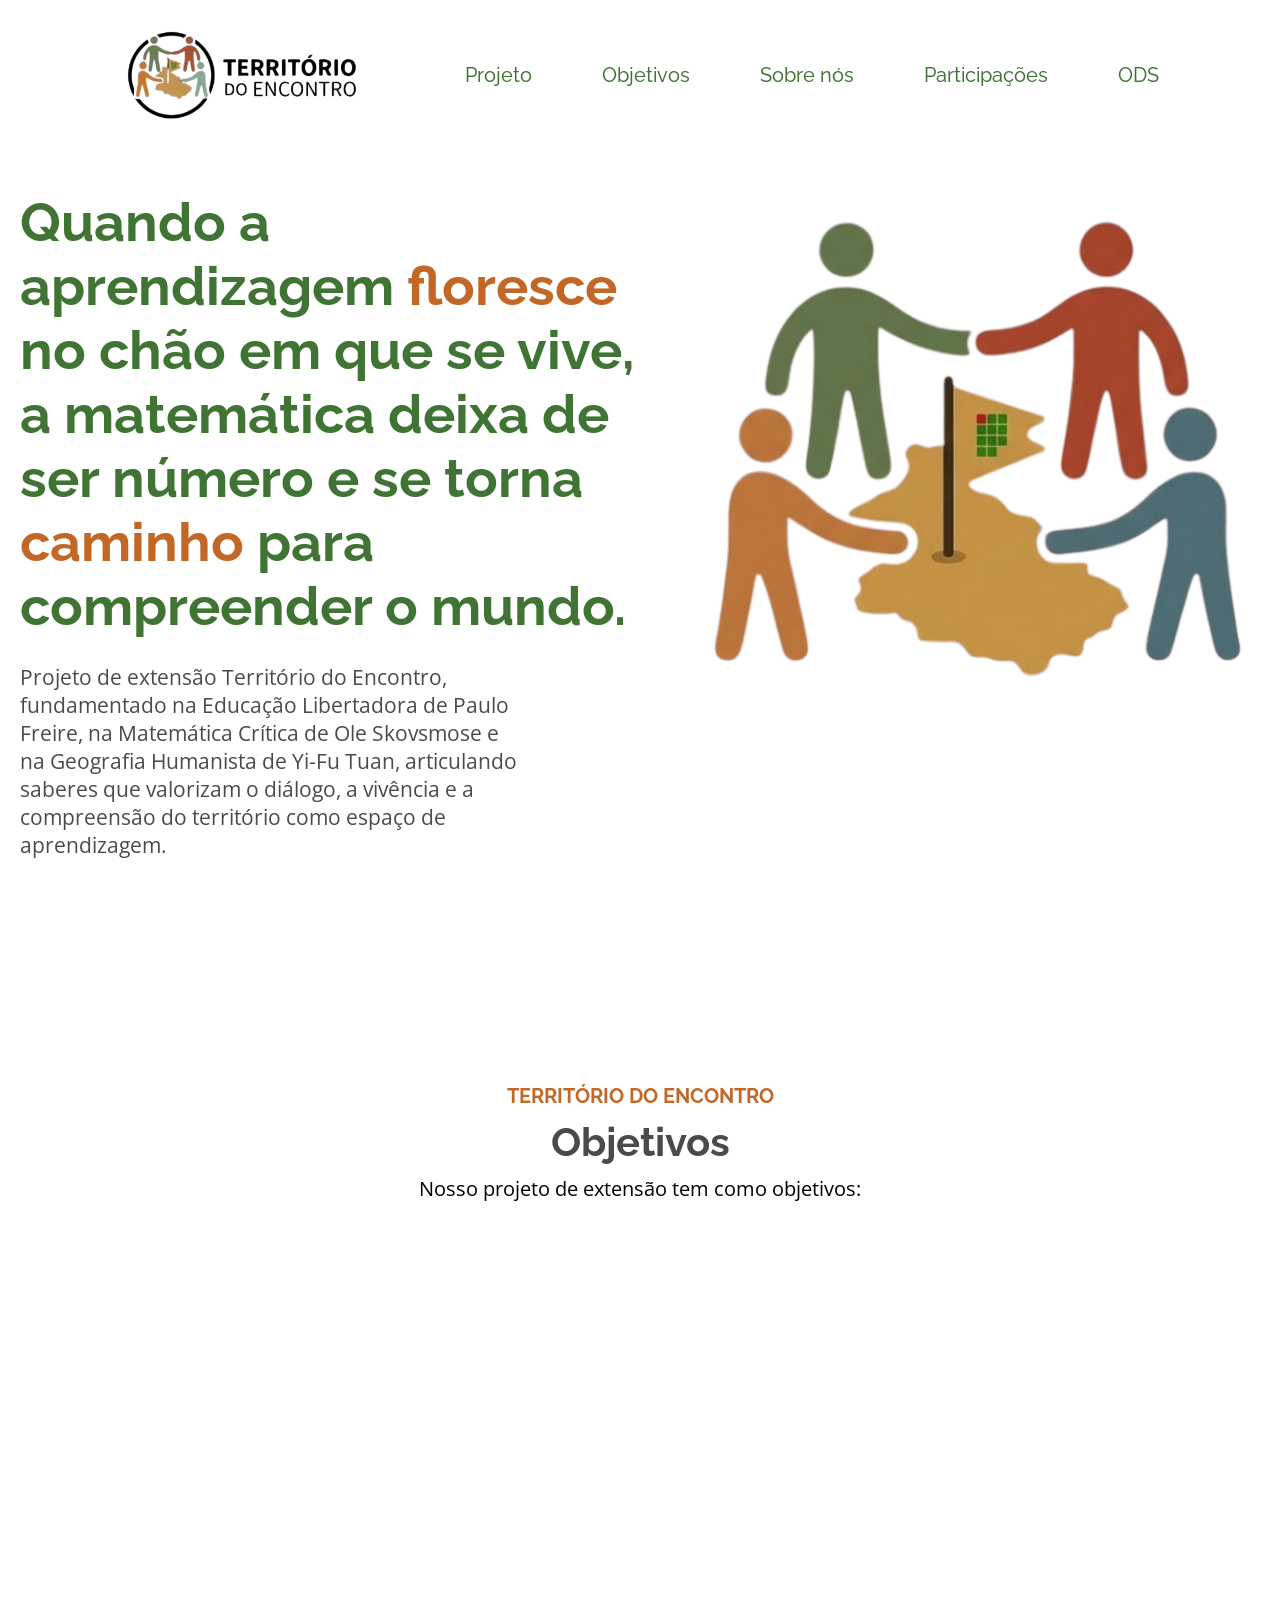
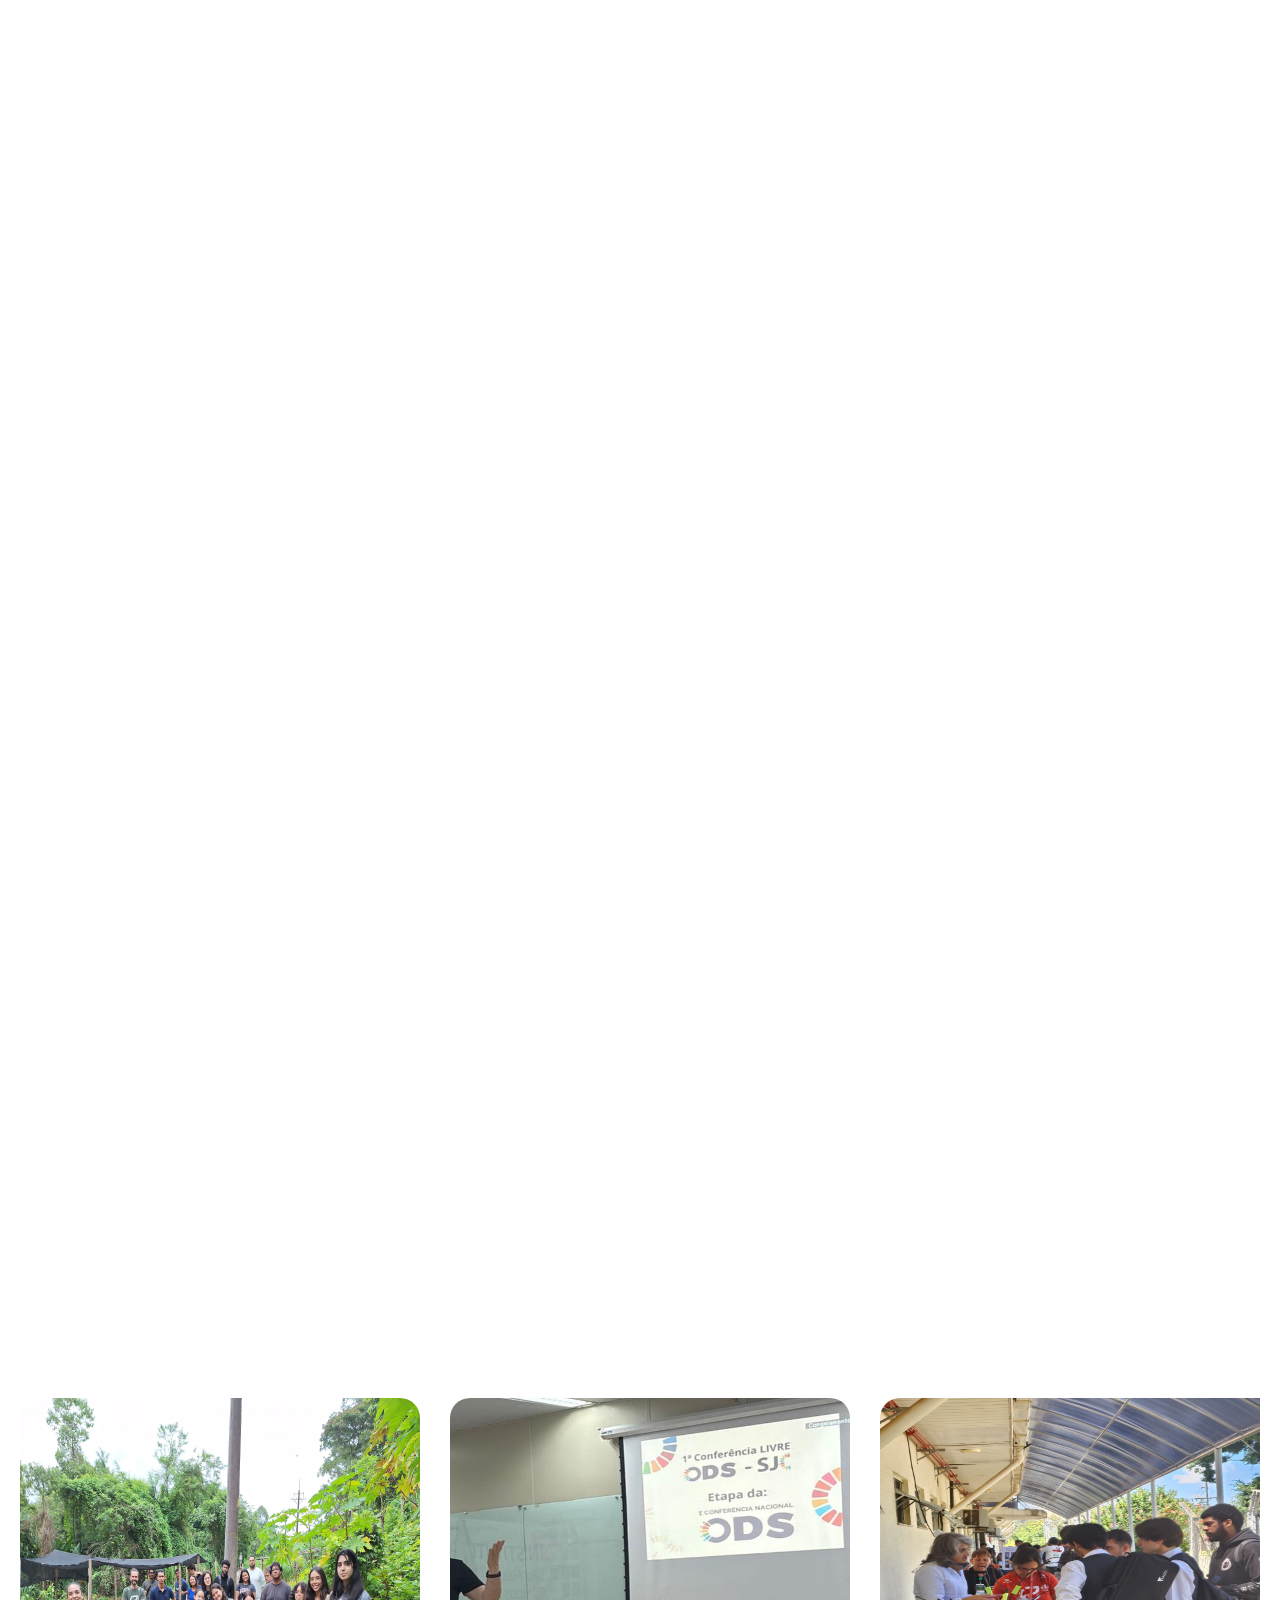
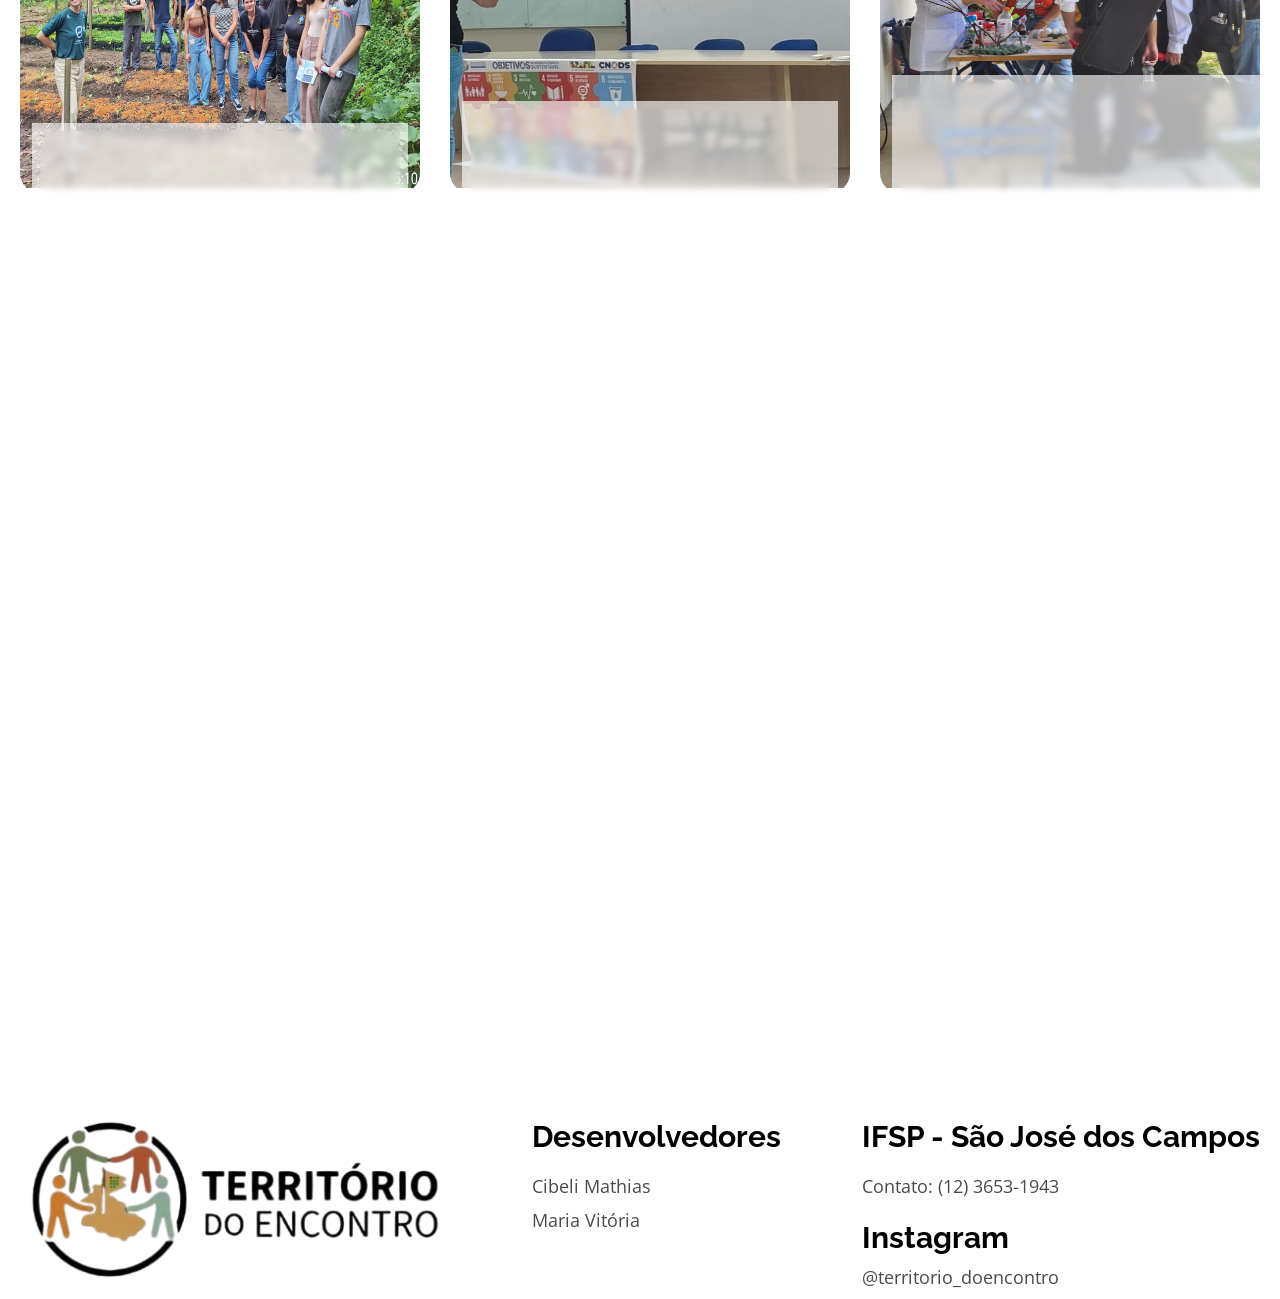
==== index.html @ 6280ac2e "Add files via upload" ====
<!DOCTYPE html>
<html lang="pt-br">

<head>
    <meta charset="UTF-8">
    <meta http-equiv="X-UA-Compatible" content="IE=edge">
    <meta name="viewport" content="width=device-width, initial-scale=1.0">
    <link rel="stylesheet" href="assets/css/style.css">
    <link href='https://unpkg.com/boxicons@2.0.9/css/boxicons.min.css' rel='stylesheet'>
    <link rel="stylesheet" href="https://unpkg.com/swiper/swiper-bundle.min.css" />
    <link rel="stylesheet" href="https://unpkg.com/aos@next/dist/aos.css" />
    <link rel="icon" href="./assets/img/img1.png" type="image/png">
    <title>Território do Encontro - Extensão IFSP SJC</title>
</head>

<body>
    <header>
        <nav class="navbar">
            
            <div class="container nav-wrapper">
                <img src="./assets/img/logo1.png" alt="Logo Green Wave" id="logo"/>
                <div class="menu-wrapper">
                     <ul class="menu">
                        <li class="menu-item"><a href="#home" class="menu-link">Projeto</a></li>
                        <li class="menu-item"><a href="#objetivo" class="menu-link">Objetivos</a></li>
                        <li class="menu-item"><a href="#coefficient" class="menu-link">Sobre nós</a></li>
                        <li class="menu-item"><a href="#infrastructure" class="menu-link">Participações</a></li>
                        <li class="menu-item"><a href="#impact" class="menu-link">ODS</a></li>
                    </ul>
                </div>
                <div class="menu-toggle bx bxs-grid-alt">
                </div>
            </div>
        </nav>
   <!-- Home Section -->
   <section class="home" id="home">
    <div class="container home-wrapper">
        <div class="content-left" data-aos="fade-right">
            <h1 class="heading">Quando a aprendizagem <span>floresce</span> no chão em que se vive, a matemática deixa de ser número e se torna <span>caminho</span> para compreender o mundo.</h1>
            <p class="subheading">Projeto de extensão Território do Encontro, fundamentado na Educação Libertadora de Paulo Freire, na Matemática Crítica de Ole Skovsmose e na Geografia Humanista de Yi-Fu Tuan, articulando saberes que valorizam o diálogo, a vivência e a compreensão do território como espaço de aprendizagem.</p>
            <div class="box-wrapper">
                <div class="box"></div>
                <div class="box"></div>
            </div>
        </div>
        <div class="content-right" data-aos="fade-left">
            <div class="img-wrapper">
                <img src="assets/img/img1.png" alt="">
            </div>
        </div>
    </div>
</section>
</header>


    <!-- Service Start -->
     
    <section class="objetivo" id="objetivo">
        <div class="container service-wrapper">
            <div class="row1">
                <p class="label-service">Território do Encontro</p>
                <h1 class="heading-service">Objetivos</h1>
                <p class="subheading-service">Nosso projeto de extensão tem como objetivos:</p>
            </div>
            <div class="row2" data-aos="fade-up">
                <div class="box-service">
                    <img class="icon" src="./assets/img/message.png">
                    <h3>Diálogo</h3>
                    <p>Promover o diálogo entre universidade, escola e comunidade, fortalecendo a troca de saberes e experiências.</p>
                </div>
                <div class="box-service">
                    <img class="icon" src="./assets/img/world-map.png">
                    <h3>Território</h3>
                    <p>Valorizar o território e as vivências locais como base para a construção crítica do conhecimento.</p>

                </div>
                <div class="box-service">
                    <img class="icon" src="./assets/img/assistencia-social.png">
                    <h3>Consciência</h3>
                    <p>Desenvolver o senso de pertencimento e a leitura crítica do espaço vivido, estimulando a consciência social.</p>
                </div>
                <div class="box-service">
                    <img class="icon" src="./assets/img/inovacao.png">
                    <h3>Mudanças</h3>
                    <p>Incentivar práticas voltadas à justiça social, acessibilidade e sustentabilidade, por meio de metodologias ativas e participação coletiva.</p>
                </div>
            </div>
        </div>
    </section>
    <!-- Service End -->
 <!-- Banner2 -->
   <!--
<section class="service" id="benefits">
    <div class="container banner2-wrapper">
        <div class="content-banner2">
            <h1 class="heading">Como a Energia Solar Pode Transformar o Seu Dia a Dia</h1>
            <p class="subheading">Descubra os benefícios:</p>
            <ul class="disc">
                <li>💡Redução de Custos: A energia solar pode reduzir sua conta de luz, proporcionando economia significativa a longo prazo.</li>
                <br>
                <li>🌍Sustentabilidade: Ao usar energia solar, você contribui para a redução das emissões de carbono e ajuda a preservar o meio ambiente.</li>
                <br>
                <li>🔋Independência Energética: Gerar sua própria eletricidade significa menos dependência das redes elétricas e maior resiliência em tempos de crise.</li>
                <br>    
                <li>🏡Valorização do Imóvel: Instalar painéis solares pode aumentar o valor da sua propriedade, tornando-a mais atraente para futuros compradores.</li>
            </ul>
        </div>
    </div>
</section>
-->

    <!-- Statistk start -->
        <section class="statistik" id="coefficient">
        <div class="container statistik-wrapper">
            <div class="content-img" data-aos="fade-right">
                <img src="assets/img/alunos.jpeg" alt="Placas" id="img2">
            </div>
            <div class="content-statis" data-aos="fade-left">
                <p class="label-statis">Território do Encontro</p>
                <h1 class="heading-statis">Quem nós somos</h1>
                <p class="subheading-statis">Nosso grupo de extensão é formado por estudantes do curso de Licenciatura em Matemática do Instituto Federal de São Paulo (IFSP) – Campus São José dos Campos, em colaboração com a docente Kelem Fabiana Gubolin Zapparoli, e comprometidos com a promoção do conhecimento, o diálogo com a comunidade e a valorização da aprendizagem em diferentes contextos. O projeto, anteriormente denominado Extensão Pitagórica, passou a se chamar Território do Encontro, incorporando também novas propostas e perspectivas de atuação.</p>
                <p class="subheading-statis">Somos compostos por:</p>
                <div class="angka-wrapper">
                    <div class="box-angka">
                        <h1>17 alunos</h1>
                        <p>e 1 docente</p>
                    </div>
                    <div class="box-angka">
                        <h1>Matemática Crítica</h1>
                        <p>Geografia Humanista</p>
                    </div>
                </div>

            </div>
        </div>
    </section>
    <!-- statistik end -->
 <!-- Produk start -->
 <section class="produk" id="infrastructure">
    <div class="container produk-wrapper">
        <div class="row1">
            <div class="title-produk" data-aos="fade-right">
                <p class="label-produk">Território do Encontro</p>
                <h1 class="heading-produk">Atividades realizadas</h1>
            </div>
            <div class="toggle-slider" data-aos="fade-left">
                <i class='bx bxs-chevron-left-circle'></i>
                <i class='bx bxs-chevron-right-circle'></i>
            </div>
        </div>
        <div class="row2">
            <!-- Swiper -->
            <div class="swiper mySwiper">
                <div class="swiper-wrapper">
                    <div class="swiper-slide card-produk">
                        <img src="assets/img/ecomuseu.jpeg" class="imgcomponentes" alt="">
                        <div class="detail-produk">
                            <div class="kategori">
                            </div>
                            <div class="title-card">
                                <h1>Ecomuseu</h1>
                            </div>
                            <div class="review">
                                <div class="star">
                                
                                </div>
                               
                            </div>
                            <div class="body-card">
                                <p>No mês de abril de 2026, realizamos uma visita ao Ecomuseu dos Campos de São José, proporcionando uma experiência enriquecedora de aprendizado fora da sala de aula.</p>
                            </div>
                        </div>
                    </div>
                    <div class="swiper-slide card-produk">
                        <img src="assets/img/odsconferencia.jpeg" class="imgcomponentes" alt="">
                        <div class="detail-produk">
                            <div class="kategori">
                            </div>
                            <div class="title-card">
                                <h1>Conferência ODS</h1>
                            </div>
                            <div class="review">
                                <div class="star">
                                </div>
                            </div>
                            <div class="body-card">
                                <p>Participamos da 1ª Conferência Livre dos ODS em São José dos Campos, um momento importante de diálogo, troca de experiências e reflexão sobre os Objetivos de Desenvolvimento Sustentável.</p>
                            </div>
                        </div>
                    </div>
                    <div class="swiper-slide card-produk">
                        <img src="assets/img/feira.jpeg" class="imgcomponentes" alt="">
                        <div class="detail-produk">
                            <div class="kategori">
                            </div>
                            <div class="title-card">
                                <h1>Feira Experimentação do Conhecimento</h1>
                            </div>
                            <div class="review">
                                <div class="star">
                                    
                                </div>
                               
                            </div>
                            <div class="body-card">
                                <p>Participamos da Feira Experimentação do Conhecimento 2025, realizada no Instituto Federal de São Paulo (IFSP), campus São José dos Campos.</p>
                            </div>
                            
                        </div>
                    </div>
                    <div class="swiper-slide card-produk">
                        <img src="assets/img/afro.jpeg" class="imgcomponentes" alt="">
                        <div class="detail-produk">
                            <div class="kategori">
                            </div>
                            <div class="title-card">
                                <h1>Educação Antirracista</h1>
                            </div>
                            <div class="review">
                                <div class="star">
                                   
                                </div>
                               
                            </div>
                            <div class="body-card">
                                <p>Prática de Educação Antirracista, elaborada por alunos de graduação e aplicada para alunos da Escola Estadual Chico Triste. A atividade teve como objetivo promover a reflexão crítica sobre o racismo</p>
                            </div>
                        </div>
                    </div>
                    <div class="swiper-slide card-produk">
                        <img src="assets/img/palestra.jpeg" class="imgcomponentes">
                        <div class="detail-produk">
                            <div class="kategori">
                            </div>
                            <div class="title-card">
                                <h1>I Feira Experimentação do conhecimento</h1>
                            </div>
                            <div class="review">
                                <div class="star">
                                </div>
                            </div>
                            <div class="body-card">
                                <p>Participação na I Feira ExperimentAção do Conhecimento, realizada em 2024, que proporcionou um espaço de integração, troca de saberes e divulgação de práticas educativas.</p>
                            </div>
                        </div>
                    </div>
                        </div>
                    </div>
                </div>
            </div>
        </div>
    </div>
</section>
    <!-- TESTI START -->
    <section class="testi" id="impact">
        <div class="container testi-wrapper">
            <div class="col-heading" data-aos="fade-right">
                <p class="label-testi">Território do Encontro</p>
                <h1 class="heading-testi">Selo ODS</h1>
                <p class="subheading-testi">O grupo do projeto de extensão Território do Encontro possui o selo ODS, que está relacionado aos Objetivos de Desenvolvimento Sustentável da ONU. Esses objetivos são um conjunto de metas globais criadas para promover um mundo mais justo, sustentável e com melhor qualidade de vida para todos.</p>
                <p class="subheading-testi">Nosso projeto busca se adequar e contribuir principalmente com o ODS 4, que visa garantir uma educação de qualidade, inclusiva e acessível, e com o ODS 10, que tem como foco a redução das desigualdades sociais.</p>
            </div>
           <div class="col-slider-testi" data-aos="fade-left">
    <!-- Swiper -->
<div class="col-slider-testi" data-aos="fade-left">
    <div class="swiper mySwiperTesti">
        <div class="swiper-wrapper">

            <div class="swiper-slide card-testi" style="display:flex; justify-content:center; align-items:center; height:250px;">
                <img src="assets/img/seloods.svg" alt="" style="width:180px; height:180px; object-fit:contain;">
            </div>

            <div class="swiper-slide card-testi" style="display:flex; justify-content:center; align-items:center; height:250px;">
                <img src="assets/img/ods4.png" alt="" style="width:180px; height:180px; object-fit:contain;">
            </div>

            <div class="swiper-slide card-testi" style="display:flex; justify-content:center; align-items:center; height:250px;">
                <img src="assets/img/ods10.png" alt="" style="width:180px; height:180px; object-fit:contain;">
            </div>

        </div>
    </div>
</div>
    </section>
    <!-- TESTI END -->

    <!-- Banner2 -->
    <!-- Footer -->
    <footer class="footer" id="footer">
        <div class="container footer-wrapper">
            <div class="col-1-footer">
               <img src="./assets/img/logo1.png" id="logofooter">
                <div class="sosmed-icon">
                </div>
            </div>
            <div class="col-2-footer">
                <h3>Desenvolvedores</h3>
                <ul>
                    <li><a href="#">Cibeli Mathias</a></li>
                    <li><a href="#">Maria Vitória</a></li>
                </ul>
            </div>
            <div class="col-3-footer">
                <h3>IFSP - São José dos Campos</h3>
                <ul>
                    <li><a href="#">Contato: (12) 3653-1943</a></li><br>
                    <h3>Instagram</h3>
                    
                    <li><a href="https://www.instagram.com/territorio_doencontro?igsh=ZHY2cGIybHluNzl5">@territorio_doencontro</a></li>
                    <li><a href="#"></a></li>
                </ul>
            </div>
    </footer>

    <!-- AOS -->
    <script src="https://unpkg.com/aos@next/dist/aos.js"></script>
    <script>
        AOS.init({
            duration: 3000
        });
    </script>

    <!-- Swiper JS -->
    <script src="https://unpkg.com/swiper/swiper-bundle.min.js"></script>
    <script src="assets/js/main.js"></script>
</body>

</html>
---- assets/css/style.css ----
@import url('https://fonts.googleapis.com/css2?family=Open+Sans&family=Raleway:wght@500;600;700&display=swap');
html {
    scroll-behavior: smooth;
}
.linkfooter{
    text-decoration: underline;
}
#logo {
    height: 90px;
}
#img2{
    height: 500px;
}
.imgcomponentes{
    width: 400px;
    height: 390px;
}
#logofooter{
    height: 160px;
}
:root {
    --main-color: #407434;
    --second-color: #C26726;
    --body-color: #ffff;

    --main-font: 'Open Sans', sans-serif;
    --heading-font: 'Raleway', sans-serif;
}

body {
    background-color: var(--body-color);
    font-family: var(--main-font);
    overflow-x: hidden; /* Evita rolagem horizontal */
}

* {
    margin: 0; /* Remove margens padrão */
    padding: 0; /* Remove preenchimentos padrão */
    max-width: 100%;
    box-sizing: border-box;
    list-style: none;
    text-decoration: none;
}

section {
    margin-top: 200px;
}

.container {
    max-width: 1500px;
    padding: 0 20px; /* Adiciona preenchimento nas laterais */
}

.navbar .nav-wrapper {
    position: relative;
    margin: auto;
    display: flex;
    justify-content: space-evenly;
    align-items: center;
    height: 150px;
}

.nav-wrapper .menu-toggle {
    display: none;
}

.nav-wrapper .logo {
    font-size: 2rem;
    font-family: var(--heading-font);
    font-weight: 600;
    color: var(--main-color);
}

.nav-wrapper .logo span {
    font-size: 1.8rem;
    color: var(--second-color);
}

.nav-wrapper .menu-wrapper {
    display: flex;
    gap: 25px;
}

.nav-wrapper .menu-wrapper .menu {
    display: flex;
    align-items: center;
    gap: 70px;
}

.menu-wrapper .menu .menu-link {
    font-size: 1.25rem;
    color: var(--main-color);
    font-family: var(--heading-font);
    font-weight: 450;
}

.menu-wrapper .menu .menu-link.active {
    font-weight: 700;
    color: var(--second-color);
}

.menu-wrapper .btn-member {
    font-family: var(--heading-font);
    color: #fff;
    font-weight: 600;
    background-color: var(--second-color);
    padding: 25px 30px;
    border-radius: 50px;
}

/* Home Start */
.home {
    margin-top: 40px;
}

.home .home-wrapper {
    margin: auto;
    display: flex;
    justify-content: space-between;
    flex-wrap: wrap;
}

.home-wrapper .heading {
    font-size: 3.4rem;
    font-family: var(--heading-font);
    font-weight: 700;
    color: var(--main-color);
}

.home-wrapper .heading span {
    font-size: 3.4rem;
    color: var(--second-color);
}

.home-wrapper .subheading {
    font-size: 1.3rem;
    color: #4a4a4a;
    max-width: 500px;
    margin: 25px 0;
}

.home-wrapper .box-wrapper {
    display: flex;
    gap: 80px;
}

.home-wrapper .box-wrapper .box {
    display: flex;
    align-items: center;
    gap: 15px;
}

.box-wrapper .box i {
    font-size: 2rem;
    color: var(--main-color);
}

.box-wrapper .box p {
    font-size: 1.125rem;
    font-family: var(--heading-font);
    font-weight: 700;
    color: var(--main-color);
}

.content-left .form-panel {
    position: relative;
    width: 100%; /* Faz o painel ocupar toda a largura */
    max-width: 640px; /* Limita a largura máxima */
    height: 110px;
    background-color: rgb(255, 255, 255);
    border-radius: 70px;
    margin-top: 50px;
    border: 3px solid #fff;
    display: flex;
    align-items: center;
    justify-content: space-around;
    flex-wrap: wrap;
}

.form-panel img {
    position: absolute;
    width: 90%;
    height: 90%;
}

.form-panel .title-form {
    position: absolute;
    top: -20px;
    left: 40%;
    transform: translateX(-50%);
    background-color: var(--main-color);
    color: #fff;
    width: 150px;
    text-align: center;
    border-radius: 20px;
    padding: 10px 0;
}

.form-panel .form-location,
.form-date {
    position: relative;
    display: flex;
    gap: 10px;
    align-items: center;
}

.form-panel .form-location .loc,
.form-date .cal {
    font-size: 1.6rem;
    color: var(--main-color);
}

.form-location select {
    border: none;
    appearance: none;
    padding: 5px 10px;
}

.form-date input {
    border: none;
    padding: 5px 10px;
}

.form-date input::-webkit-inner-spin-button,
.form-date input::-webkit-calendar-picker-indicator {
    background: transparent;
    bottom: 0;
    color: transparent;
    cursor: pointer;
    height: 100%;
    left: -25px;
    position: absolute;
    right: 0;
    top: 0;
    width: 100%;
}

.form-panel .btn-search {
    position: relative;
    background-color: var(--second-color);
    padding: 20px;
    border-radius: 50px;
    color: #fff;
    display: flex;
    justify-content: center;
    align-items: center;
}

.form-panel .btn-search i {
    font-size: 1.4rem;
}

.content-left .sugestion {
    margin: 0; /* Remove a margem */
    font-size: 15px;
    margin-top: 20px;
    color: rgba(31, 31, 31, 0.479);
}

.content-right .img-wrapper {
    max-width: 100%; /* Garante que a imagem não ultrapasse a largura */
}

.content-right .img-wrapper img {
    width: 100%;
}

.home-wrapper .content-left {
    flex: 0 0 50%;
}

.home-wrapper .content-right {
    flex: 0 0 45%;
}

/* Para dispositivos menores */
@media (max-width: 768px) {
    .home-wrapper .content-left,
    .home-wrapper .content-right {
        flex: 0 0 100%; /* Muda para 100% em telas menores */
        margin: 0; /* Remove margem para evitar overflow */
    }

    .content-left .form-panel {
        max-width: 100%; /* Faz o painel ocupar toda a largura */
    }
}


/* HOme End */

/* service start */
.service .service-wrapper{
    margin: auto;
}
.service-wrapper .row1{
    text-align: center;
}
.service-wrapper .label-service{
    font-size: 20px;
    font-family: var(--heading-font);
    font-weight: 700;
    text-transform: uppercase;
    color: var(--second-color);
}
.service-wrapper .heading-service{
    font-size: 40px;
    font-family: var(--heading-font);
    font-weight: 700;
    color: #4a4a4a;
    margin: 10px 0;
}
.service-wrapper .subheading-service{
    font-size: 20px;
   
}
.service-wrapper .row2{
    margin-top: 50px;
    background-color: var(--main-color);
    color: #fff;
    display: flex;
    justify-content: center;
    flex-wrap: wrap;
    gap: 20px;
    border-radius: 50px 50px 0 0;
}
.row2 .box-service{
    position: relative;
    max-width: 300px;
    text-align: center;
    padding: 30px;
}
.box-service i{
    font-size: 2.5rem;
}
.box-service h3{
    font-size: 20px;
    margin-top: 10px;
}
.box-service .btn-learn{
    position: absolute;
    bottom: 0;
    left: 0;
    width: 100%;
    height: 120%;
    background-color: rgb(255, 166, 0);
    display: flex;
    justify-content: center;
    align-items: center;
    border-radius: 50px 50px 0 0;
    clip-path: polygon(0 100%, 100% 100%, 100% 100%, 0% 100%);
    transition: .4s ease-in-out;
}
.box-service:hover .btn-learn{
    clip-path: polygon(0 100%, 100% 100%, 100% 0, 0 0);
    transition: .4s ease-in-out;
}
.btn-learn a{
    color: #fff;
}

/* service end */

/* produk start */
.produk .produk-wrapper{
    margin: auto;
}
.produk-wrapper .row1{
   display: flex;
   justify-content: space-between;
   align-items: center;
}
.row1 .label-produk{
    font-size: 20px;
    font-family: var(--heading-font);
    font-weight: 700;
    color: var(--second-color);
}
.row1 .heading-produk{
    font-size: 40px;
    font-weight: 700;
    font-family: var(--heading-font);
    color: #4a4a4a;
    margin-top: 10px;
}
.row1 .toggle-slider i{
    font-size: 2.5rem;
    color: var(--main-color);
    cursor: pointer;
}
.produk-wrapper .row2{
    margin-top: 100px;
    margin-bottom: 50px;
}
.produk-wrapper .card-produk{
    position: relative;
    width: 400px;
    border-radius: 20px;
    overflow-y: hidden;
}
.row2 .detail-produk{
    background-color: rgba(255, 255, 255, 0.637);
    position: absolute;
    bottom: -50%;
    left: 50%;
    transform: translateX(-50%);
    width: 90%;
    padding: 30px;
    border-radius: 20px;
    border: 3px solid #fff;
    backdrop-filter: blur(3px);
    box-shadow: 0 2px 5px rgba(0, 0, 0, 0.171);
    transition: .5s ease-in-out;
}
.card-produk:hover .detail-produk{
    bottom: 0;
    transition: .5s ease-in-out;
}
.detail-produk .kategori{
    display: flex;
    justify-content: space-between;
    align-items: center;
}
.kategori .label-kategori{
    padding: 5px 20px;
    background-color: var(--second-color);
    color: #fff;
    border-radius: 5px;
}
.kategori .price{
    background-color: var(--main-color);
    color: #fff;
    width: 70px;
    height: 70px;
    border-radius: 50%;
    display: flex;
    justify-content: center;
    align-items: center;
}
.detail-produk .title-card h1{
    font-size: 30px;
    font-size: 600;
    font-family: var(--heading-font);
    color: #4a4a4a;
}
.detail-produk .review{
    display: flex;
    gap: 10px;
}
.review i{
    color: rgb(224, 224, 12);
}

.detail-produk .body-card{
    margin: 25px 0;
}
.detail-produk .btn-produk{
    background-color: var(--second-color);
    width: 50%;
    margin: auto;
    text-align: center;
    padding: 10px 0;
    border-radius: 50px;
}
.btn-produk a{
    color: #fff;
}
/* produk end */

/* Banner 1 start*/
.banner1{
    color: #fff;
    margin: 200px auto;
    background-color: var(--main-color);
    display: flex;
    justify-content: space-between;
    align-items: center;
    flex-wrap: wrap;
    padding: 40px 80px;
    border-radius: 10px;
}
.banner1 .heading{
    font-family: var(--heading-font);
    font-size: 40px;

}
.banner1 .content{
    text-align: center;
}
.banner1 h3{
    font-size: 20px;
    padding: 15px 30px;
    background-color: rgb(248, 47, 248);
    border-radius: 15px;
    margin: 20px 0;
}
.banner1 p{
    font-size: 20px;
    font-family: var(--heading-font);
}
.banner1 .btn-book{
    background-color: var(--second-color);
    padding: 20px 40px;
    border-radius: 50px;
}
.banner1 .btn-book a{
    color: white;
}
.statistik-wrapper{
    margin: auto;
    display: flex;
    justify-content: space-between;
    align-items: center;
    flex-wrap: wrap;
}
.statistik-wrapper .content-img{
    width: 500px;
}
.statistik-wrapper .content-statis{
    width: 700px;
}
.content-img img{
    width: 100%;
}
.content-statis .label-statis{
    font-size: 20px;
    font-family: var(--heading-font);
    color: var(--second-color);
}
.content-statis .heading-statis{
    font-family: var(--heading-font);
    font-size: 40px;
    font-weight: 700;
    width: 70%;
    margin: 20px 0;
}
.content-statis .subheading-statis{
    font-size: 20px;
    width: 70%;
}
.content-statis .angka-wrapper{
    display: flex;
    justify-content: space-between;
    width: 80%;
    margin-top: 30px;
}
.angka-wrapper .box-angka{
    text-align: center;
}
.box-angka h1{
    font-family: var(--heading-font);
    font-weight: 800;
    color: var(--main-color);
    font-size: 45px;
}
/* banner 1 end */

/* TESTI START */
.testi-wrapper{
    margin: auto;
    display: flex;
    justify-content: space-between;
    flex-wrap: wrap;
}
.testi-wrapper .col-heading, .col-slider-testi{
    width: 700px;
}
.testi-wrapper .col-heading .label-testi{
    font-size: 25px;
    font-family: var(--heading-font);
    font-weight: 700;
    color: var(--second-color);
}
.testi-wrapper .col-heading .heading-testi{
    font-size: 36px;
    font-family: var(--heading-font);
    font-weight: 700;
    color: #4a4a4a;
    margin: 25px 0;
}
.col-slider-testi .card-testi{
    background-color: #fff;
    border-radius: 15px;
    box-shadow: 2px 2px 20px rgba(0, 0, 0, 0.103);
    padding: 30px;
    text-align: center;
}
.card-testi .text-testi{
    padding: 20px;
    position: relative;
    width: 70%;
    margin: auto;
}
.testi .bxs-quote-left{
    position: absolute;
    top: 0;
    left: 0;
}
.testi .bxs-quote-right{
    position: absolute;
    bottom: 0;
    right: 0;
}
.card-testi .status{
    margin-top: 5px;
    color: var(--second-color);
}
/* TESTI END */

/* BANNER2 */
.banner2-wrapper{
    margin: auto;
    display: flex;
    justify-content: space-between;
    align-items: center;
    background-color: var(--second-color);
    padding: 5rem 10rem;
    border-radius: 15px;
    flex-wrap: wrap;
}
.content-banner2 .heading{
    font-size: 36px;
    font-family: var(--heading-font);
    font-weight: 700;
}
.content-banner2 .subheading{
    font-size: 20px;
    font-family: var(--heading-font);
    margin-top: 10px;
}
.content-banner2 .disc{
    background-color: #efcf68;
    color: #fff;
    font-family: var(--heading-font);
    font-size: 20px;
    font-weight: 700;
    border-radius: 10px;
    width: 100%;
    margin-top: 50px;
    padding: 20px 40px;
}
.btn-banner2 .btn-regis{
    background-color: var(--main-color);
    color: #fff;
    font-family: var(--heading-font);
    font-size: 24px;
    padding: 20px 40px;
    border-radius: 50px;
}

/* Footer */
.footer{
    margin-top: 200px;
}
.footer-wrapper{
    margin: auto;
    display: flex;
    justify-content: space-between;
    flex-wrap: wrap;
}
.col-1-footer .logo-footer{
    font-family: var(--heading-font);
    font-size: 50px;
    color: var(--main-color);
    font-weight: 700;
}
.logo-footer span{
    font-size: 25px;
    color: var(--second-color);
}
.col-1-footer .subheading-footer{
    font-size: 20px;
    margin-top: 20px;
    width: 400px;
}
.sosmed-icon i{
    font-size: 3rem;
    color: var(--main-color);
    margin: 20px 5px;
}
.col-1-footer .copy{
    margin-top: 50px;
}
.col-2-footer h3, .col-3-footer h3, .col-4-footer h3, .col-5-footer h3{
    font-size: 30px;
    font-family: var(--heading-font);
    font-weight: 700;
}
.col-2-footer ul, .col-3-footer ul, .col-4-footer ul{
    margin-top: 20px;
}
.col-2-footer ul li, .col-3-footer ul li, .col-4-footer ul li{
    margin-top: 10px;
}
.col-2-footer li a , .col-3-footer li a, .col-4-footer li a{
    font-size: 18px;
 color: #4a4a4a;
}
.col-5-footer p{
    margin-top: 30px;
    font-size: 18px;
}
.form-input{
    padding: 20px 30px;
    margin-top: 50px;
    background-color: #fff;
    box-shadow: 0px 0px 10px rgba(0, 0, 0, 0.103);
}
.form-input input{
    border: none;
}
.form-input input:focus{
    outline: none;
}
.form-input .btn-footer{
    background-color: var(--second-color);
    color: #fff;
    padding: 10px 25px;
    border-radius: 50px;
}






/*  */

@media screen and (max-width: 991px) {
    .navbar .nav-wrapper{
        padding: 0 30px;
    }
    .nav-wrapper .menu-wrapper .menu{
        gap: 50px;
       
    }
    .menu-wrapper .menu .menu-link{
        font-size: 1rem;
    }
    .menu-wrapper .btn-member{
        padding: 20px 25px;
    }
    .home-wrapper .heading{
        font-size: 2.5rem;
    }
    .content-left .form-panel{
        width: 480px;
        height: 90px;
    }
    .form-panel .title-form{
        width: 200px;
        padding: 7px 0;
    
    }
    .content-right .img-wrapper{
        max-width: 600px;
    }
    .content-left .sugestion{
        font-size: 12px;   
    }
}

@media screen and (max-width: 768px) {

    .nav-wrapper .menu-wrapper{
        position: absolute;
        top: 100%;
        left: 50%;
        transform: translateX(-50%);
        width: 80%;


        display: block;
        text-align: center;
        padding-bottom: 3rem;
        border-radius: 10px;
        clip-path: polygon(0 0, 100% 0, 100% 0, 0 0);
        transition: .5s ease-in-out;
        background-color: var(--main-color);
    }
    .nav-wrapper .menu-wrapper.active{
        clip-path: polygon(0 0, 100% 0, 100% 100%, 0 100%);
        transition: .5s ease-in-out;
    }
    .menu-toggle.bx-x{
        transform: rotate(360deg);
        transition: .5s;
    }
    .nav-wrapper .menu-wrapper .menu{
       display: block;
    }
   .menu-wrapper .menu .menu-item{
       margin: 30px 0;
    }
    .menu .menu-item .menu-link{
        color: #fff;
    }
    .nav-wrapper .menu-toggle{
        display: initial;
        font-size: 2.5rem;
        color: var(--main-color);
        transition: .5s;
    }
    .home-wrapper .content-right{
        display: none;
    }
    .home-wrapper .content-left{
        text-align: center;
        flex: 0 0 100%;
    }
    .home-wrapper .subheading{
       margin: auto;
    }
    .home-wrapper .box-wrapper{
        margin-top: 20px;
        justify-content: center;
        margin-bottom: 50px;
    }
    .content-left .form-panel{
        margin: auto;

    }
    .statistik-wrapper .content-img{
        margin: auto;
    }
    .statistik-wrapper .content-statis{
        margin: 50px auto;
        text-align: center;
    }
    .content-statis .heading-statis{
        margin: auto;
    }
    .content-statis .subheading-statis{
        margin: 30px auto;
    }
    .content-statis .angka-wrapper{
        margin: auto;
    }
    .testi-wrapper .col-heading{
        text-align: center;
        margin: auto;
    }
    .testi-wrapper .col-slider-testi{
        text-align: center;
        margin: 40px auto;
    }
    .banner2-wrapper{
        padding: 4rem 10rem;
    }
    .btn-banner2{
        margin-top: 100px;
    }
    .btn-banner2 .btn-regis{
        background-color: var(--main-color);
        color: #fff;
        font-family: var(--heading-font);
        font-size: 24px;
        padding: 20px 40px;
        border-radius: 50px;
    }
    .footer{
        padding: 10px 20px;
    }
    .footer .footer-wrapper{
        justify-content: start;
        gap: 10px;
    }
    .footer-wrapper .col-4-footer .col-5-footer{
        margin-top: 20px;
    }
}

@media screen and (max-width: 450px) {
    
    .banner1 .btn-book{
       margin: 30px auto;
    }
   .testi-wrapper .col-slider-testi{
       margin: 30px auto;
       width: 400px;
   }
   .banner2-wrapper{
    padding: 4rem 2rem;
}
.btn-banner2{
    margin-top: 50px;
}
.footer .footer-wrapper{
    justify-content: start;
    gap: 30px;
}
}
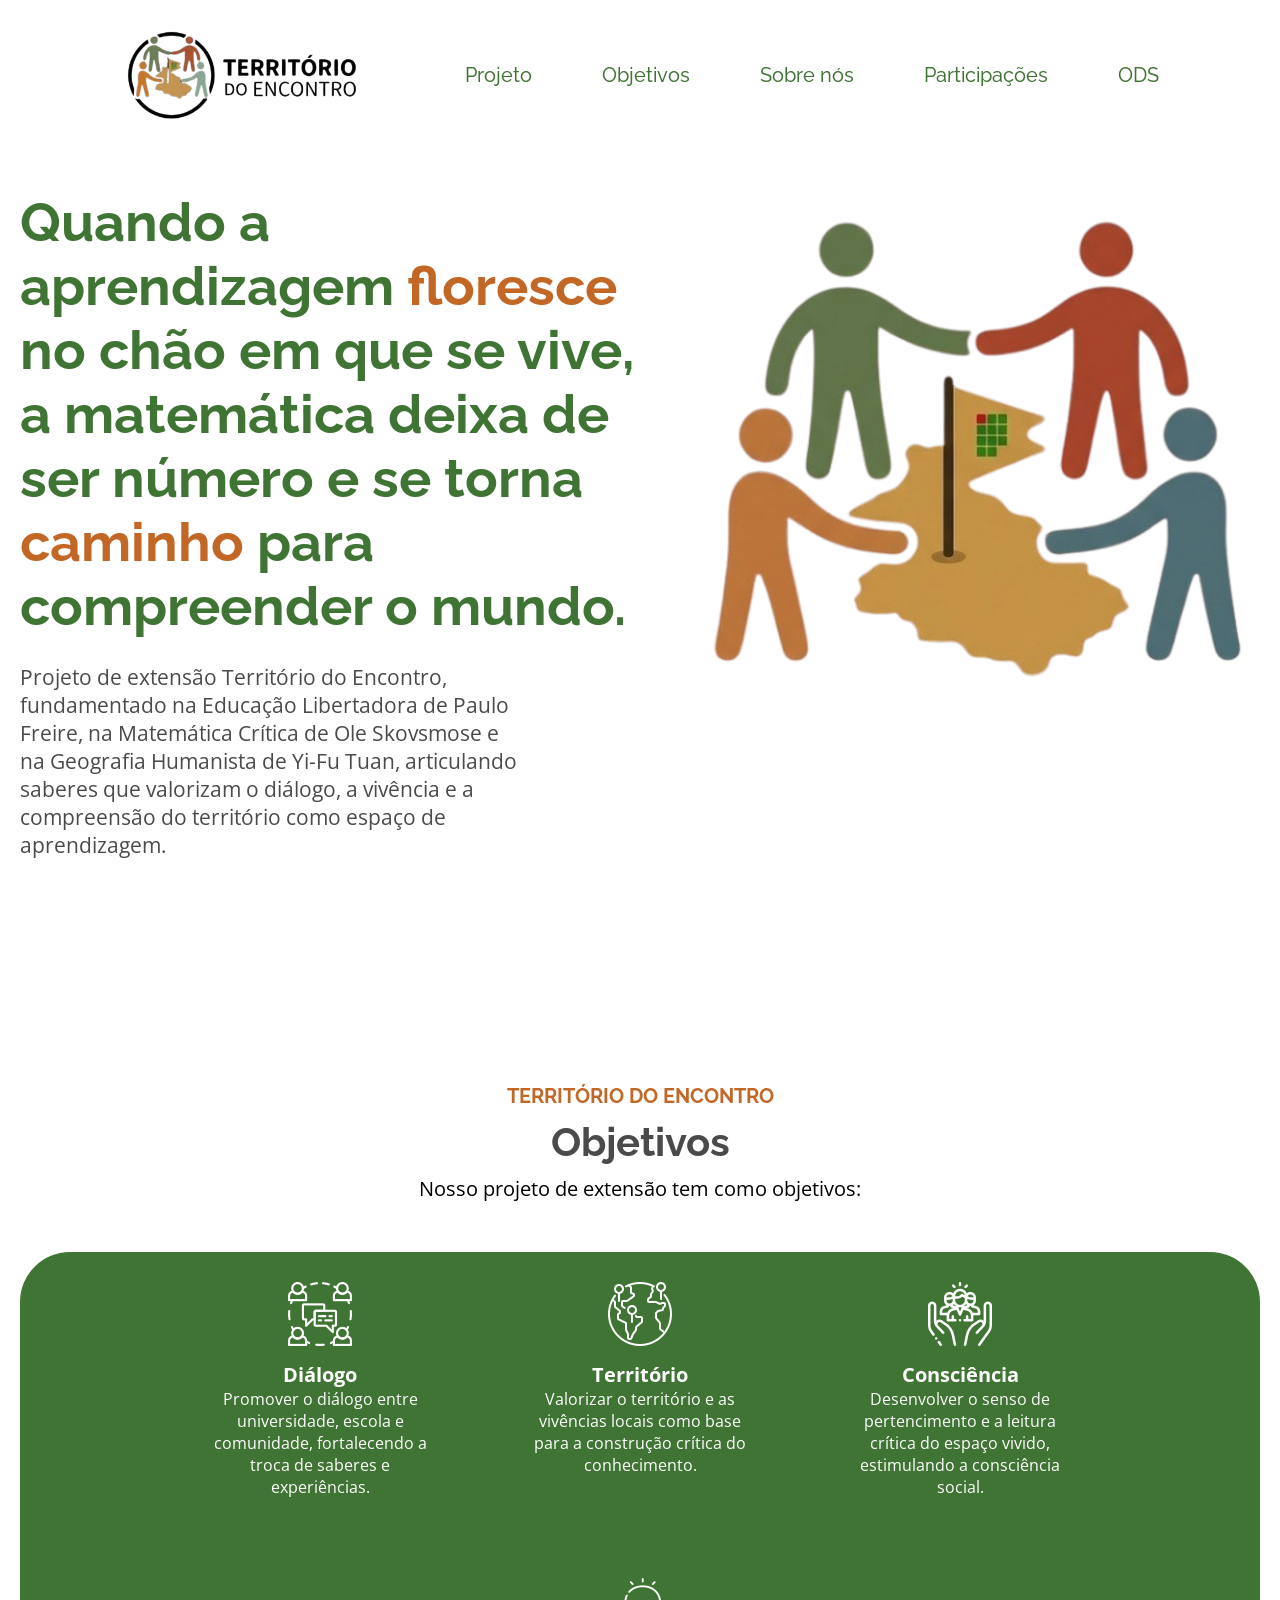
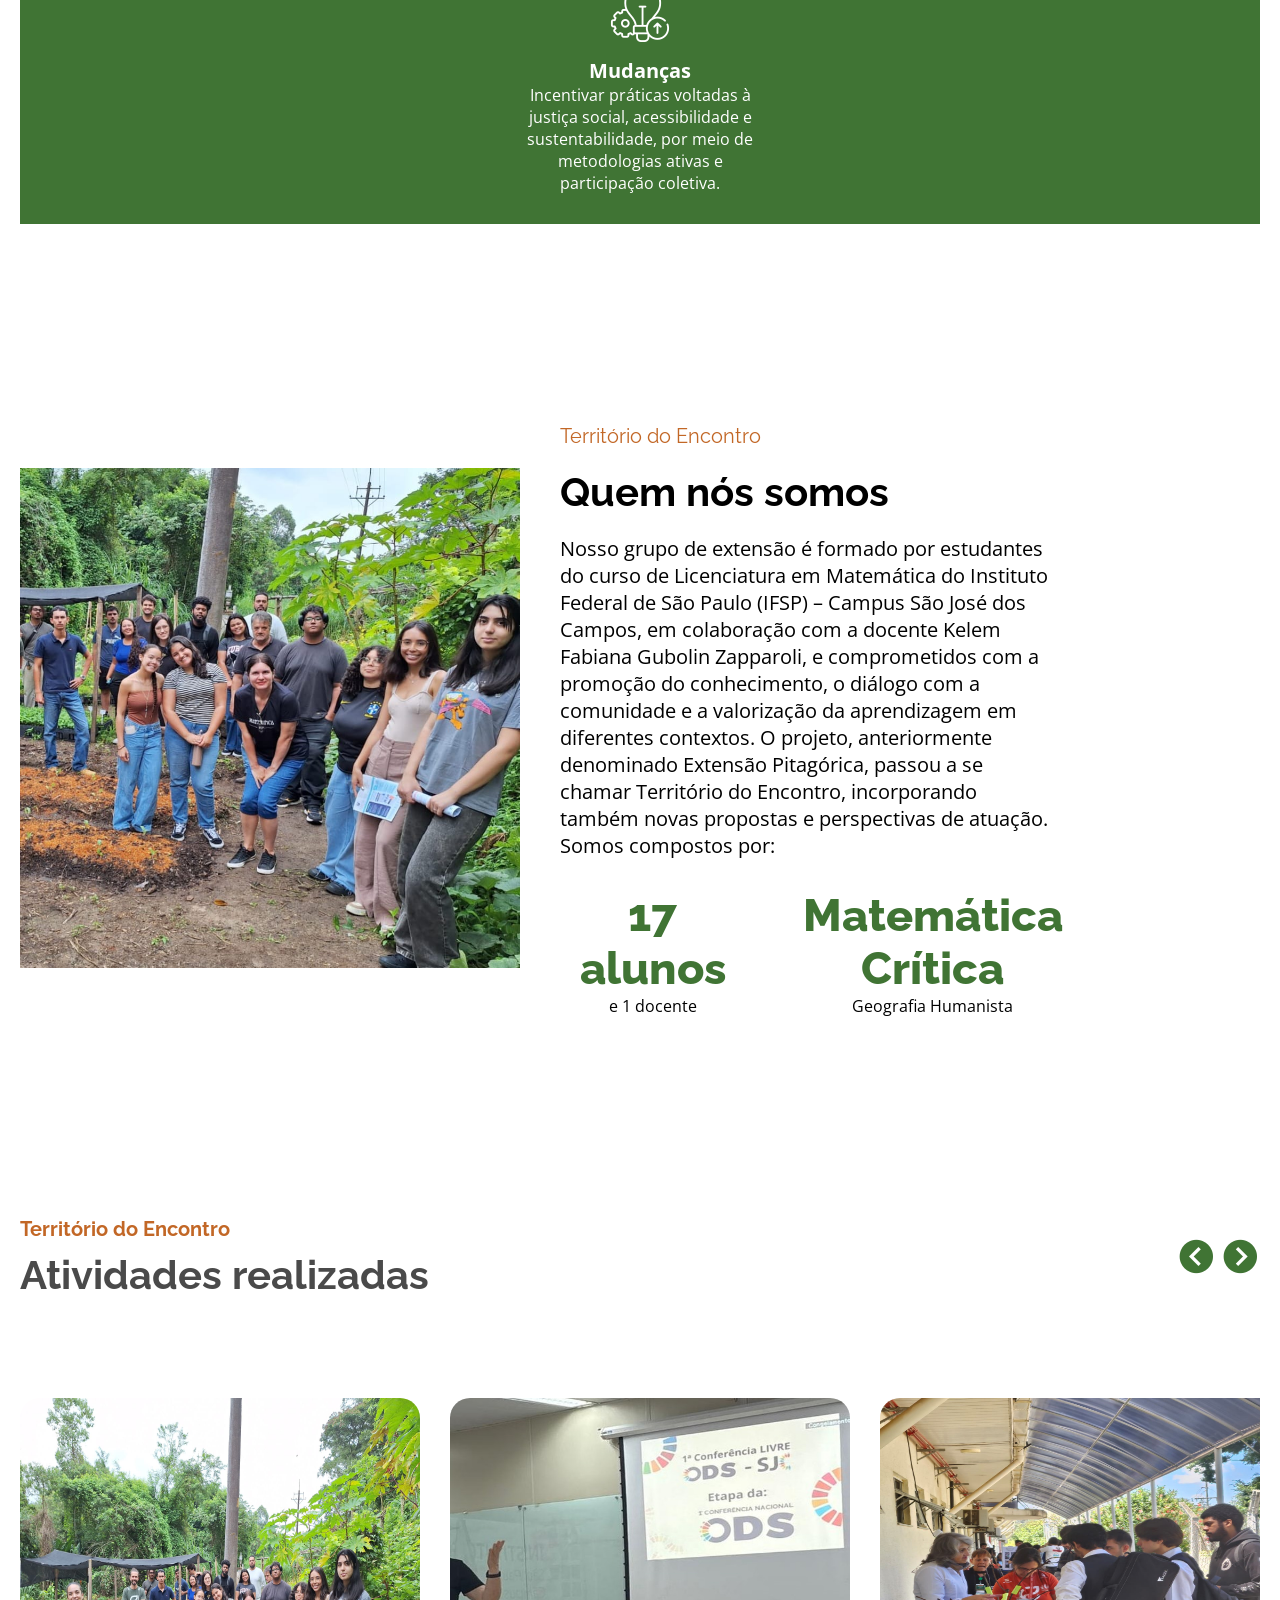
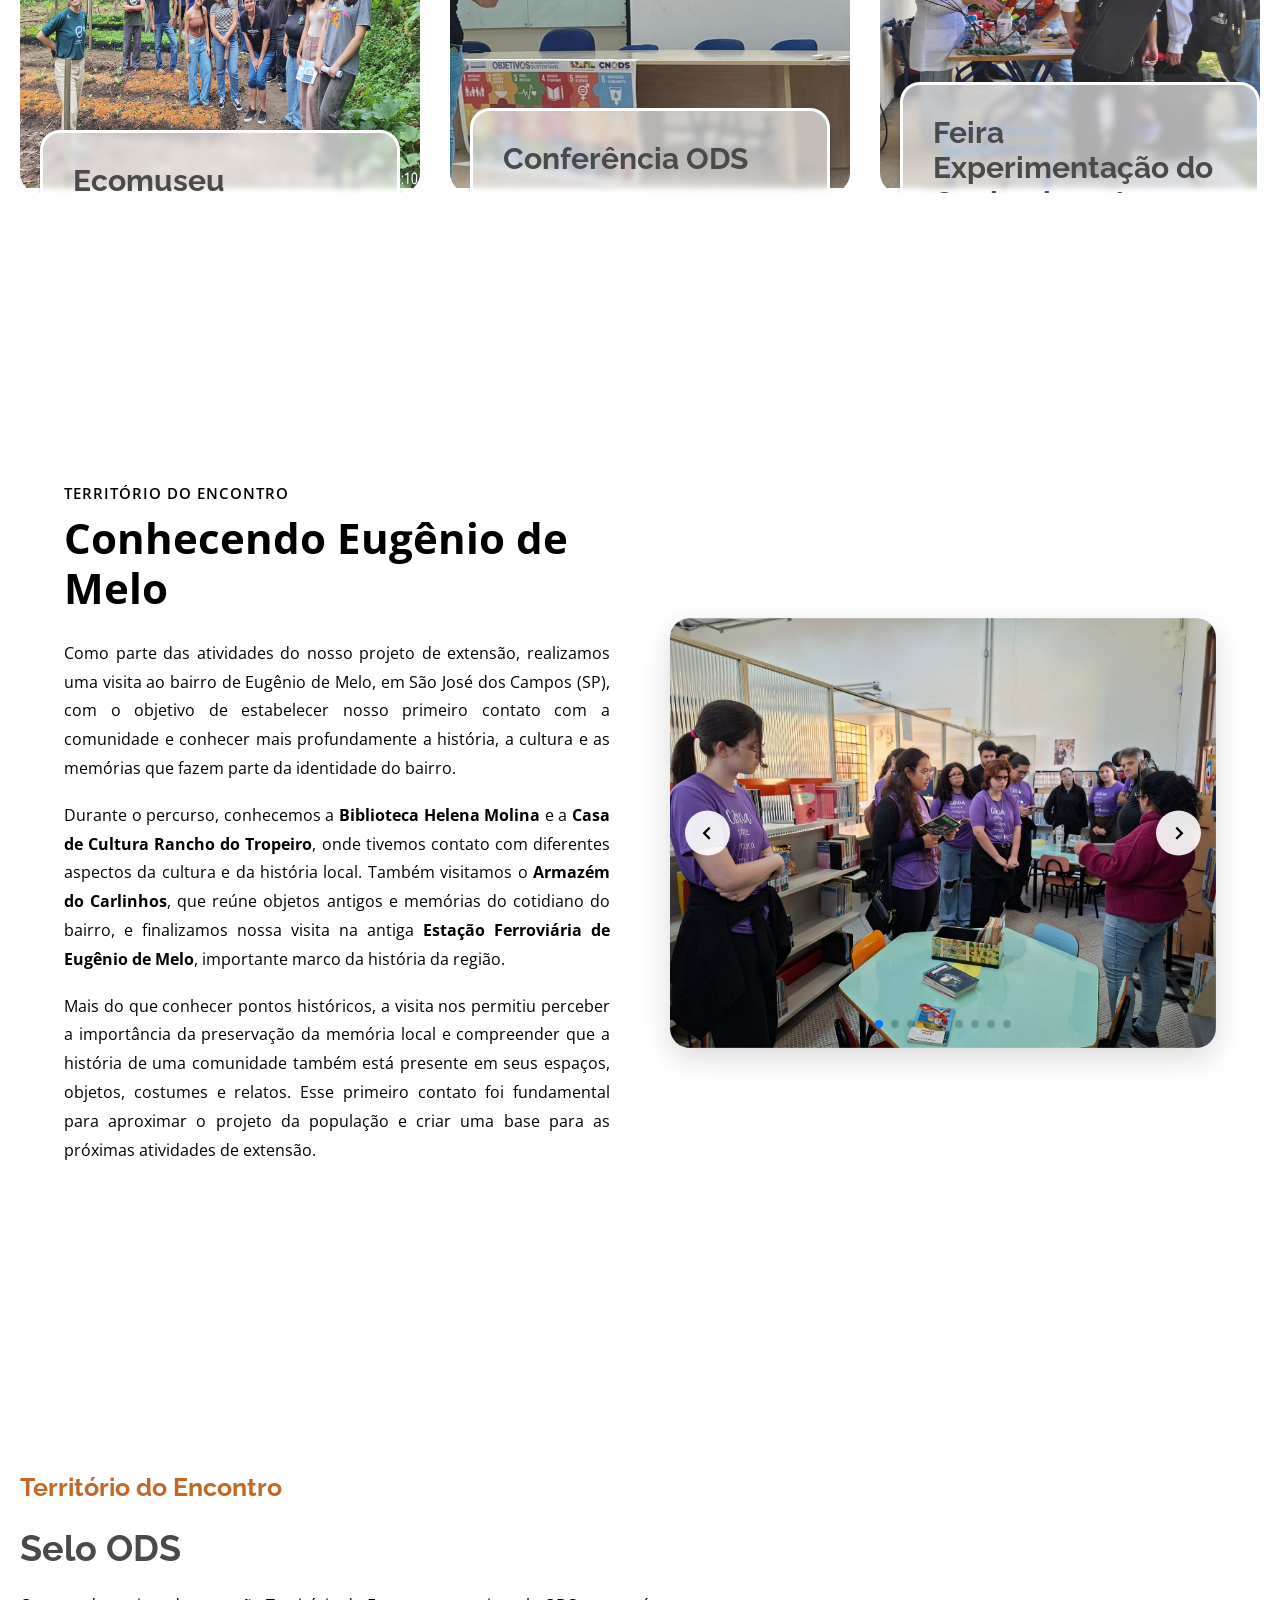
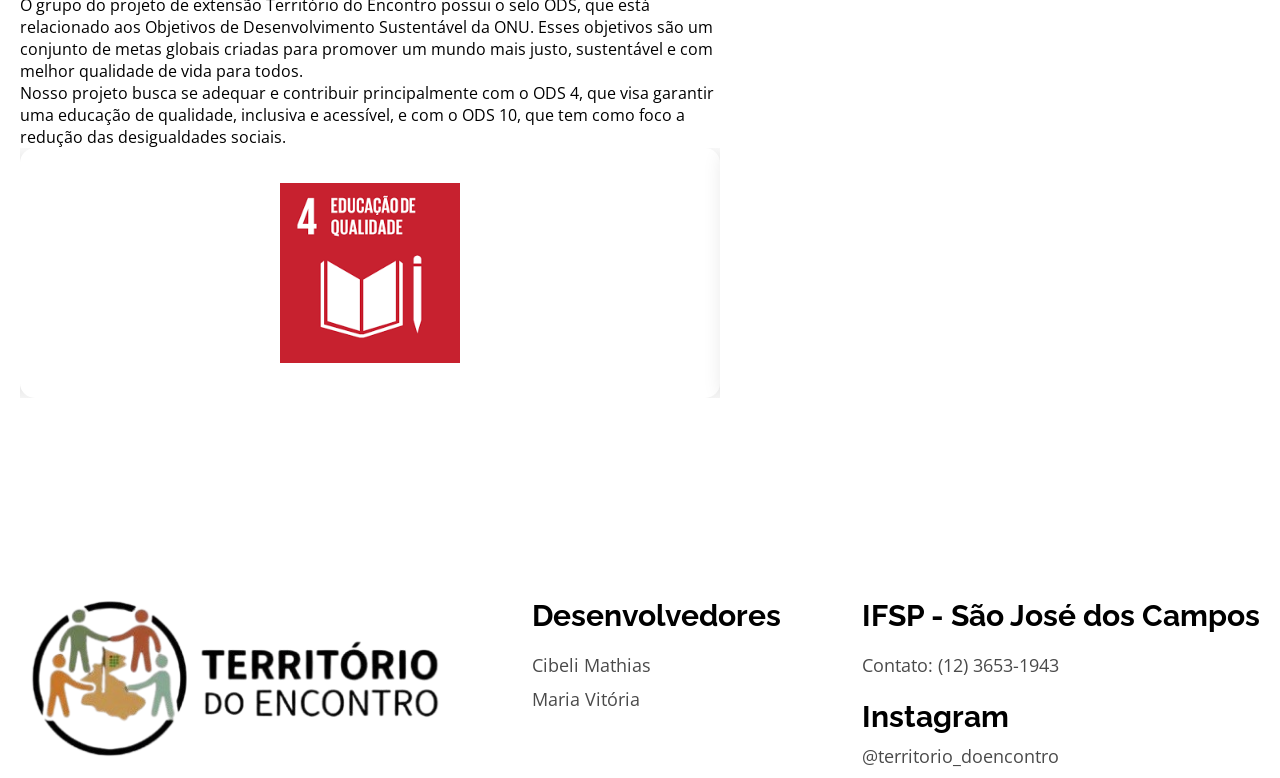
==== commit dd045b1c: "Update index.html" ====
--- a/index.html
+++ b/index.html
@@ -251,6 +251,128 @@
         </div>
     </div>
 </section>
+
+<!-- VISITA A EUGÊNIO DE MELO -->
+
+<section class="visita-eugenio-section" id="eugenio">
+
+    <div class="visita-eugenio-container">
+
+        <!-- TEXTO -->
+        <div class="visita-eugenio-content" data-aos="fade-right">
+
+            <p class="visita-eugenio-label">
+                Território do Encontro
+            </p>
+
+            <h1 class="visita-eugenio-title">
+                Conhecendo Eugênio de Melo
+            </h1>
+
+            <p class="visita-eugenio-text">
+                Como parte das atividades do nosso projeto de extensão,
+                realizamos uma visita ao bairro de Eugênio de Melo, em São
+                José dos Campos (SP), com o objetivo de estabelecer nosso
+                primeiro contato com a comunidade e conhecer mais
+                profundamente a história, a cultura e as memórias que fazem
+                parte da identidade do bairro.
+            </p>
+
+            <p class="visita-eugenio-text">
+                Durante o percurso, conhecemos a
+                <strong>Biblioteca Helena Molina</strong> e a
+                <strong>Casa de Cultura Rancho do Tropeiro</strong>, onde
+                tivemos contato com diferentes aspectos da cultura e da
+                história local. Também visitamos o
+                <strong>Armazém do Carlinhos</strong>, que reúne objetos
+                antigos e memórias do cotidiano do bairro, e finalizamos
+                nossa visita na antiga
+                <strong>Estação Ferroviária de Eugênio de Melo</strong>,
+                importante marco da história da região.
+            </p>
+
+            <p class="visita-eugenio-text">
+                Mais do que conhecer pontos históricos, a visita nos
+                permitiu perceber a importância da preservação da memória
+                local e compreender que a história de uma comunidade também
+                está presente em seus espaços, objetos, costumes e relatos.
+                Esse primeiro contato foi fundamental para aproximar o
+                projeto da população e criar uma base para as próximas
+                atividades de extensão.
+            </p>
+
+        </div>
+
+
+        <!-- CARROSSEL -->
+        <div class="visita-eugenio-carousel" data-aos="fade-left">
+
+            <div class="swiper visita-eugenio-swiper">
+
+                <div class="swiper-wrapper">
+
+                    <div class="swiper-slide">
+                        <img
+                            src="assets/img/biblioteca1.jpeg">
+                    </div>
+
+                    <div class="swiper-slide">
+                        <img
+                            src="assets/img/biblioteca2.jpeg">
+                    </div>
+
+                    <div class="swiper-slide">
+                        <img
+                            src="assets/img/biblioteca3.jpeg">
+                    </div>
+
+                    <div class="swiper-slide">
+                        <img
+                            src="assets/img/tropeiro1.jpeg">
+                    </div>
+
+                    <div class="swiper-slide">
+                        <img
+                            src="assets/img/tropeiro2.jpeg">
+                    </div>
+                    <div class="swiper-slide">
+                        <img
+                            src="assets/img/tropeiro3.jpeg">
+                    </div>
+                    <div class="swiper-slide">
+                        <img
+                            src="assets/img/armazem1.jpeg">
+                    </div>
+                    <div class="swiper-slide">
+                        <img
+                            src="assets/img/armazem2.jpeg">
+                    </div>
+                    <div class="swiper-slide">
+                        <img
+                            src="assets/img/estaao1.jpeg">
+                    </div>
+                </div>
+
+                <!-- SETA ESQUERDA -->
+                <div class="visita-eugenio-prev">
+                    <i class='bx bx-chevron-left'></i>
+                </div>
+
+                <!-- SETA DIREITA -->
+                <div class="visita-eugenio-next">
+                    <i class='bx bx-chevron-right'></i>
+                </div>
+
+                <!-- BOLINHAS -->
+                <div class="swiper-pagination visita-eugenio-pagination"></div>
+
+            </div>
+
+        </div>
+
+    </div>
+
+</section>
     <!-- TESTI START -->
     <section class="testi" id="impact">
         <div class="container testi-wrapper">
@@ -323,6 +445,37 @@
     <!-- Swiper JS -->
     <script src="https://unpkg.com/swiper/swiper-bundle.min.js"></script>
     <script src="assets/js/main.js"></script>
+<script>
+
+const visitaEugenioSwiper = new Swiper(".visita-eugenio-swiper", {
+
+    loop: true,
+
+    slidesPerView: 1,
+
+    spaceBetween: 0,
+
+    speed: 700,
+
+    autoplay: {
+        delay: 4000,
+        disableOnInteraction: false
+    },
+
+    navigation: {
+        nextEl: ".visita-eugenio-next",
+        prevEl: ".visita-eugenio-prev"
+    },
+
+    pagination: {
+        el: ".visita-eugenio-pagination",
+        clickable: true
+    }
+
+});
+
+</script>
+    
 </body>
 
-</html>+</html>
--- a/assets/css/style.css
+++ b/assets/css/style.css
@@ -2,6 +2,226 @@
 html {
     scroll-behavior: smooth;
 }
+/* ==========================================
+   SEÇÃO - VISITA A EUGÊNIO DE MELO
+   ========================================== */
+
+.visita-eugenio-section {
+    width: 100%;
+    padding: 90px 0;
+    background: #ffffff;
+    overflow: hidden;
+}
+
+.visita-eugenio-container {
+    width: 90%;
+    max-width: 1200px;
+    margin: 0 auto;
+
+    display: flex;
+    align-items: center;
+    justify-content: space-between;
+    gap: 60px;
+}
+
+/* ==========================================
+   TEXTO
+   ========================================== */
+
+.visita-eugenio-content {
+    width: 50%;
+}
+
+.visita-eugenio-label {
+    margin-bottom: 10px;
+
+    font-size: 15px;
+    font-weight: 600;
+    letter-spacing: 1px;
+    text-transform: uppercase;
+}
+
+.visita-eugenio-title {
+    margin: 0 0 25px 0;
+
+    font-size: 42px;
+    line-height: 1.2;
+}
+
+.visita-eugenio-text {
+    margin-bottom: 18px;
+
+    font-size: 16px;
+    line-height: 1.8;
+    text-align: justify;
+}
+
+.visita-eugenio-text strong {
+    font-weight: 700;
+}
+
+/* ==========================================
+   CARROSSEL
+   ========================================== */
+
+.visita-eugenio-carousel {
+    width: 50%;
+    min-width: 0;
+}
+
+.visita-eugenio-swiper {
+    width: 100%;
+    height: 430px;
+
+    border-radius: 20px;
+    overflow: hidden;
+
+    position: relative;
+
+    box-shadow: 0 10px 30px rgba(0, 0, 0, 0.15);
+}
+
+.visita-eugenio-swiper .swiper-slide {
+    width: 100%;
+    height: 100%;
+
+    display: flex;
+    align-items: center;
+    justify-content: center;
+}
+
+.visita-eugenio-swiper .swiper-slide img {
+    width: 100%;
+    height: 100%;
+
+    display: block;
+
+    object-fit: cover;
+}
+
+/* ==========================================
+   BOTÕES
+   ========================================== */
+
+.visita-eugenio-prev,
+.visita-eugenio-next {
+    position: absolute;
+
+    top: 50%;
+    transform: translateY(-50%);
+
+    width: 45px;
+    height: 45px;
+
+    border-radius: 50%;
+
+    background: rgba(255, 255, 255, 0.9);
+
+    display: flex;
+    align-items: center;
+    justify-content: center;
+
+    cursor: pointer;
+
+    z-index: 20;
+
+    transition: 0.3s ease;
+}
+
+.visita-eugenio-prev {
+    left: 15px;
+}
+
+.visita-eugenio-next {
+    right: 15px;
+}
+
+.visita-eugenio-prev i,
+.visita-eugenio-next i {
+    font-size: 27px;
+}
+
+.visita-eugenio-prev:hover,
+.visita-eugenio-next:hover {
+    transform: translateY(-50%) scale(1.08);
+}
+
+/* ==========================================
+   PAGINAÇÃO
+   ========================================== */
+
+.visita-eugenio-pagination {
+    position: absolute;
+    bottom: 15px !important;
+
+    z-index: 20;
+}
+
+/* ==========================================
+   RESPONSIVIDADE
+   ========================================== */
+
+@media (max-width: 900px) {
+
+    .visita-eugenio-container {
+        flex-direction: column;
+        gap: 40px;
+    }
+
+    .visita-eugenio-content {
+        width: 100%;
+    }
+
+    .visita-eugenio-carousel {
+        width: 100%;
+    }
+
+    .visita-eugenio-title {
+        font-size: 36px;
+    }
+
+    .visita-eugenio-swiper {
+        height: 400px;
+    }
+}
+
+@media (max-width: 600px) {
+
+    .visita-eugenio-section {
+        padding: 60px 0;
+    }
+
+    .visita-eugenio-container {
+        width: 90%;
+    }
+
+    .visita-eugenio-title {
+        font-size: 30px;
+    }
+
+    .visita-eugenio-text {
+        font-size: 15px;
+        line-height: 1.7;
+        text-align: left;
+    }
+
+    .visita-eugenio-swiper {
+        height: 300px;
+        border-radius: 15px;
+    }
+
+    .visita-eugenio-prev,
+    .visita-eugenio-next {
+        width: 38px;
+        height: 38px;
+    }
+
+    .visita-eugenio-prev i,
+    .visita-eugenio-next i {
+        font-size: 23px;
+    }
+}
+
 .linkfooter{
     text-decoration: underline;
 }
@@ -889,4 +1109,5 @@
     justify-content: start;
     gap: 30px;
 }
-}+
+}
